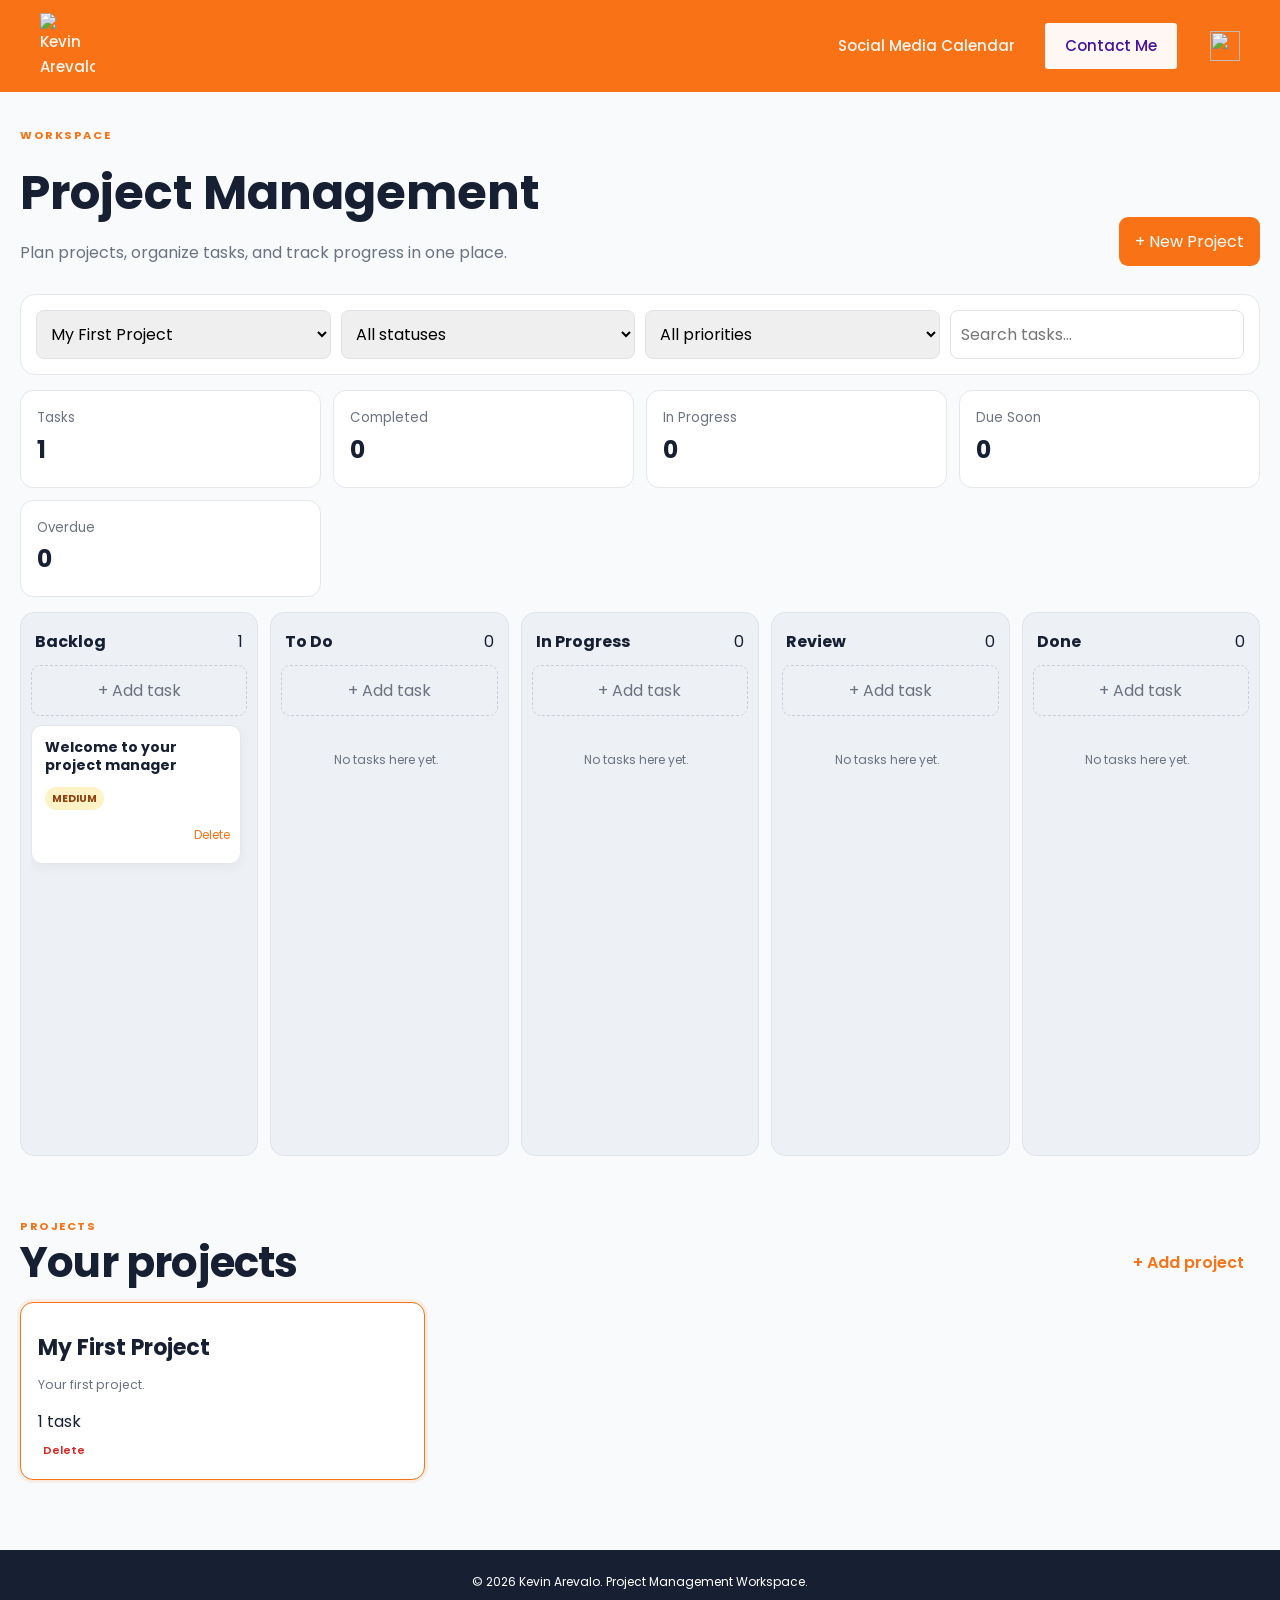
==== project-management.html @ 2b4c1199 "Add files via upload" ====
<!doctype html>
<html lang="en">

<head>
  <meta charset="utf-8">

  <meta
    name="viewport"
    content="width=device-width, initial-scale=1"
  >

  <title>Project Management | Kevin Arevalo</title>

  <!-- Google Fonts -->
  <link rel="preconnect" href="https://fonts.googleapis.com">
  <link
    rel="preconnect"
    href="https://fonts.gstatic.com"
    crossorigin

  >
  <link
    href="https://fonts.googleapis.com/css2?family=Poppins:wght@400;500;600;700&display=swap"
    rel="stylesheet"
  >

  <link rel="icon" type="image/png" href="assets/favicon-o.png">

  <!-- Main Website CSS -->
  <link rel="stylesheet" href="styles.css">

  <!-- Project Management CSS -->
  <link rel="stylesheet" href="project-management.css">
</head>


<body class="pm-page">

  <!-- =====================================================
       HEADER / NAVIGATION
       ===================================================== -->

  <header class="site-header">
    <div class="container">

  <nav class="nav" aria-label="Primary navigation">

    <a
      class="brand"
      href="index.html"
      aria-label="Kevin Arevalo"
    >
      <img
        src="assets/favicon-w.png"
        alt="Kevin Arevalo"
      >
    </a>
   <a href="social/social-media-calendar.html">Social Media Calendar</a>

        <a
          class="btn purple1"
          href="mailto:kevinarevalofreelanceph@gmail.com?subject=I%20would%20like%20to%20know%20more%20about%20your%20services&body=Hi%20Kevin%2C%0A%0AI%20am%20interested%20in%20your%20services.%20Can%20you%20please%20get%20back%20to%20me%2C%20and%20let%27s%20talk%20about%20it.%0A%0AThank%20you%21"
          target="_blank"
          rel="noopener noreferrer"
        >
          Contact Me
        </a>

    <div class="socials" aria-label="Social links">

      <a
        href="https://www.linkedin.com/in/kevin-arevalo-44ba21239/"
        target="_blank"
        rel="noopener noreferrer"
        aria-label="LinkedIn"
      >
        <img
          src="assets/LinkedIn_Icon.svg"
          alt=""
        >
      </a>

    </div>

    <button
      class="mobile-toggle"
      type="button"
      aria-label="Open menu"
      aria-expanded="false"
    >
      ☰
    </button>

  </nav>

</div>

  </header>


  <!-- =====================================================
       MAIN CONTENT
       ===================================================== -->

  <main class="pm-main">

    <div class="pm-wrap">


      <!-- =================================================
           PAGE HEADER
           ================================================= -->

      <section class="pm-head">

        <div>

          <span>WORKSPACE</span>

          <h1>
            Project Management
          </h1>

          <p>
            Plan projects, organize tasks, and track progress
            in one place.
          </p>

        </div>


        <!-- New Project Button -->

        <button
          id="newProject"
          type="button"
        >
          + New Project
        </button>

      </section>



      <!-- =================================================
           TOOLBAR
           ================================================= -->

      <section class="pm-toolbar">

        <!-- Project Selector -->

        <label for="projectSelect" class="sr-only">
          Select project
        </label>

        <select id="projectSelect">
        </select>


        <!-- Status Filter -->

        <label for="statusFilter" class="sr-only">
          Filter by status
        </label>

        <select id="statusFilter">

          <option value="all">
            All statuses
          </option>

          <option value="backlog">
            Backlog
          </option>

          <option value="todo">
            To Do
          </option>

          <option value="in-progress">
            In Progress
          </option>

          <option value="review">
            Review
          </option>

          <option value="done">
            Done
          </option>

        </select>


        <!-- Priority Filter -->

        <label for="priorityFilter" class="sr-only">
          Filter by priority
        </label>

        <select id="priorityFilter">

          <option value="all">
            All priorities
          </option>

          <option value="high">
            High
          </option>

          <option value="medium">
            Medium
          </option>

          <option value="low">
            Low
          </option>

        </select>


        <!-- Task Search -->

        <label for="search" class="sr-only">
          Search tasks
        </label>

        <input
          id="search"
          type="search"
          placeholder="Search tasks..."
          autocomplete="off"
        >

      </section>



      <!-- =================================================
           PROJECT STATISTICS
           ================================================= -->

      <section
        class="pm-stats"
        aria-label="Project statistics"
      >

        <!-- Total Tasks -->

        <div>

          <small>
            Tasks
          </small>

          <b id="statTasks">
            0
          </b>

        </div>


        <!-- Completed -->

        <div>

          <small>
            Completed
          </small>

          <b id="statCompleted">
            0%
          </b>

        </div>


        <!-- In Progress -->

        <div>

          <small>
            In Progress
          </small>

          <b id="statProgress">
            0
          </b>

        </div>


        <!-- Due Soon -->

        <div>

          <small>
            Due Soon
          </small>

          <b id="statDue">
            0
          </b>

        </div>



       <!-- Overdue -->

<div>

  <small>
    Overdue
  </small>

  <b id="statOverdue">
    0
  </b>

</div>

      </section>

      <!-- =================================================
           KANBAN BOARD
           ================================================= -->

      <section
        id="board"
        class="board"
        aria-label="Project task board"
      >
      </section>



      <!-- =================================================
           PROJECT LIST
           ================================================= -->

      <section class="projects">

        <div class="section-head">

          <div>

            <span>
              PROJECTS
            </span>

            <h2>
              Your projects
            </h2>

          </div>


          <!-- Add Project -->

          <button
            id="newProject2"
            type="button"
          >
            + Add project
          </button>

        </div>


        <!-- Project Cards -->

        <div
          id="projectCards"
          class="project-cards"
        >
        </div>

      </section>

    </div>

  </main>



  <!-- =====================================================
       FOOTER
       ===================================================== -->

  <footer class="pm-footer">

    ©
    <span id="year"></span>
    Kevin Arevalo.
    Project Management Workspace.

  </footer>



  <!-- =====================================================
       NEW / EDIT TASK DIALOG
       ===================================================== -->

  <dialog id="taskDialog">

    <form id="taskForm">

      <!-- Close Button -->

      <button
        type="button"
        class="close"
        data-close="taskDialog"
        aria-label="Close task dialog"
      >
        ×
      </button>


      <span>
        TASK
      </span>


      <h2 id="taskDialogTitle">
        Task
      </h2>


      <!-- Hidden Task Information -->

      <input
        type="hidden"
        id="taskId"
      >

      <input
        type="hidden"
        id="taskStatus"
      >


      <!-- Task Title -->

      <label for="taskTitle">

        Title

        <input
          id="taskTitle"
          type="text"
          required
          maxlength="140"
          placeholder="Enter task title"
        >

      </label>


      <!-- Task Description -->

      <label for="taskDescription">

        Description

        <textarea
          id="taskDescription"
          rows="4"
          placeholder="Add task details..."
        ></textarea>

      </label>


      <!-- Priority + Due Date -->

      <div class="form-grid">


        <!-- Priority -->

        <label for="taskPriority">

          Priority

          <select id="taskPriority">

            <option value="high">
              High
            </option>

            <option
              value="medium"
              selected
            >
              Medium
            </option>

            <option value="low">
              Low
            </option>

          </select>

        </label>


        <!-- Due Date -->

        <label for="taskDue">

          Due date

          <input
            id="taskDue"
            type="date"
          >

        </label>

      </div>


<!-- Labels -->

<label for="taskLabels">

  Labels

  <input
    id="taskLabels"
    type="text"
    placeholder="SEO, Client, Content"
  >

</label>


<!-- =================================================
     TASK ATTACHMENTS
     ================================================= -->

<section
  class="task-attachments"
  aria-labelledby="taskAttachmentsTitle"
>

  <div class="task-attachments-head">

    <div>

      <strong id="taskAttachmentsTitle">
        Attachments
      </strong>

      <small>
        Add images and documents to this task.
      </small>

    </div>


    <label
      for="taskFiles"
      class="attach-files-button"
    >
      + Attach files
    </label>

    <input
      id="taskFiles"
      type="file"
      multiple
      hidden
      accept="image/*,.pdf,.doc,.docx,.xls,.xlsx,.ppt,.pptx,.txt,.csv"
    >

  </div>


  <div
    id="taskAttachmentsList"
    class="task-attachments-list"
  >

    <p class="no-attachments">
      No attachments yet.
    </p>

  </div>

</section>


      <!-- Dialog Buttons -->

      <div class="dialog-actions">

        <button
          type="button"
          data-close="taskDialog"
        >
          Cancel
        </button>


        <button
          type="submit"
          class="primary"
        >
          Save task
        </button>

      </div>

    </form>

  </dialog>



  <!-- =====================================================
       NEW PROJECT DIALOG
       ===================================================== -->

  <dialog id="projectDialog">

    <form id="projectForm">

      <!-- Close Button -->

      <button
        type="button"
        class="close"
        data-close="projectDialog"
        aria-label="Close project dialog"
      >
        ×
      </button>


      <span>
        PROJECT
      </span>


      <h2>
        New project
      </h2>


      <!-- Project Name -->

      <label for="projectName">

        Project name

        <input
          id="projectName"
          type="text"
          required
          maxlength="100"
          placeholder="Enter project name"
        >

      </label>


      <!-- Project Description -->

      <label for="projectDescription">

        Description

        <textarea
          id="projectDescription"
          rows="4"
          placeholder="What is this project about?"
        ></textarea>

      </label>


      <!-- Dialog Buttons -->

      <div class="dialog-actions">

        <button
          type="button"
          data-close="projectDialog"
        >
          Cancel
        </button>


        <button
          type="submit"
          class="primary"
        >
          Create project
        </button>

      </div>

    </form>

  </dialog>



  <!-- =====================================================
       JAVASCRIPT
       ===================================================== -->

  <script src="project-management.js"></script>

</body>

</html>
---- styles.css ----
/* =========================================================
   1. FONTS
   ========================================================= */

@import url("https://fonts.googleapis.com/css2?family=Poppins:wght@400;500;600;700&display=swap");


/* =========================================================
   2. GLOBAL VARIABLES
   ========================================================= */

:root {
  --orange: #f97316;
  --orange-dark: #ea580c;

  --navy: #172033;

  --soft: #f8fafc;
  --lav: #f2f0fe;

  --purple: #5200d9;
  --purple2: #c10fff;

  --yellow: #ffcd57;

  --white: #ffffff;
  --muted: #6b7280;

  --max: 1200px;
}


/* =========================================================
   3. GLOBAL / RESET STYLES
   ========================================================= */

* {
  box-sizing: border-box;
}

html {
  scroll-behavior: smooth;
}

body {
  margin: 0;
  font-family: Poppins, Arial, sans-serif;
  color: var(--navy);
  background: var(--white);
  line-height: 1.7;
}

img {
  max-width: 100%;
  display: block;
}

a {
  color: inherit;
}


/* =========================================================
   4. CONTAINER
   ========================================================= */

.container {
  width: min(var(--max), calc(100% - 48px));
  margin: auto;
}


/* =========================================================
   5. HEADER / NAVIGATION
   ========================================================= */

.site-header {
  position: fixed;
  top: 0;
  left: 0;
  right: 0;
  z-index: 1000;
  color: var(--white);
  background: var(--orange);
}

.nav {
  height: 92px;
  display: flex;
  align-items: center;
  justify-content: flex-end;
  gap: 30px;
}

.nav a {
  text-decoration: none;
  font-weight: 500;
  font-size: 15px;
  opacity: 0.95;
}

.nav a:hover {
  opacity: 1;
  text-decoration: underline;
  text-underline-offset: 5px;
}


/* =========================================================
   6. BRAND / LOGO
   ========================================================= */

.brand {
  display: flex;
  align-items: center;
  margin-right: auto;
  text-decoration: none;
}

.brand img {
  width: 55px;
  height: auto;
  display: block;
  object-fit: contain;
}


/* =========================================================
   7. PROJECTS DROPDOWN
   ========================================================= */

.nav-dropdown {
  position: relative;
}

.nav-dropdown-toggle {
  display: block;
}


/* Dropdown box */

.dropdown-menu {
  position: absolute;
  top: 100%;
  left: 50%;
  transform: translateX(-50%);

  width: 210px;
  padding: 8px 0;

  background: var(--white);
  border-radius: 6px;

  box-shadow: 0 10px 30px rgba(0, 0, 0, 0.15);

  opacity: 0;
  visibility: hidden;
  pointer-events: none;

  transition:
    opacity 0.25s ease,
    visibility 0.25s ease;
}


/* Dropdown links */

.dropdown-menu a {
  display: block;
  padding: 11px 18px;

  color: var(--navy);
  font-size: 14px;
  font-weight: 500;

  text-decoration: none;
  opacity: 1;
}


/* Dropdown link hover */

.dropdown-menu a:hover {
  background: var(--soft);
  color: var(--orange);
  text-decoration: none;
}


/* Show dropdown */

.nav-dropdown:hover .dropdown-menu {
  opacity: 1;
  visibility: visible;
  pointer-events: auto;
}


/* =========================================================
   8. KEYBOARD FOCUS
   ========================================================= */

.nav a:focus-visible,
.mobile-toggle:focus-visible {
  outline: 2px solid var(--white);
  outline-offset: 3px;
}

.dropdown-menu a:focus-visible {
  outline: 2px solid var(--orange);
  outline-offset: -2px;
}


/* =========================================================
   9. SOCIAL MEDIA ICONS
   ========================================================= */

.socials {
  display: flex;
  gap: 15px;
  margin-left: 3px;
}

.socials img {
  width: 30px;
  height: 30px;
  display: block;
  object-fit: contain;
}


/* =========================================================
   10. HERO SECTION
   ========================================================= */

.hero {
  min-height: 650px;
  background: linear-gradient(
    135deg,
    var(--orange),
    var(--orange-dark)
  );
  color: var(--white);
  display: flex;
  align-items: center;
}

.hero-grid {
  display: grid;
  grid-template-columns: 1fr 1fr;
  align-items: center;
  gap: 40px;
  padding: 110px 0 55px;
}

.hero h1 {
  font-size: 54px;
  line-height: 1.1;
  margin: 0 0 20px;
  letter-spacing: -1.5px;
}

.hero p {
  font-size: 16px;
  max-width: 530px;
  margin: 0 0 26px;
}


/* =========================================================
   11. BUTTONS
   ========================================================= */

.btn {
  display: inline-flex;
  align-items: center;
  justify-content: center;

  text-decoration: none;

  background: #fed7aa;
  color: #172033;

  border-radius: 3px;
  padding: 10px 20px;

  font-weight: 700;

  transition: 0.2s;
}

.btn:hover {
  transform: translateY(-2px);
  filter: brightness(0.97);

}

.btn.purple1 {
  background: var(--white);
  color: #3d0ca9;
}


/* =========================================================
   12. HERO IMAGE / ART
   ========================================================= */

.hero-art {
  width: min(100%, 590px);
  margin-left: auto;
}


/* =========================================================
   13. OFFER / FEATURES SECTION
   ========================================================= */

.offer {
  background: var(--soft);
  padding: 48px 0 10px;
}

.offer-grid {
  display: grid;
  grid-template-columns: repeat(4, 1fr);
  gap: 40px;
}

.offer-card {
  padding: 18px 0 24px;
}

.offer-card p {
  margin: 0;
  color: var(--muted);
  font-size: 15px;
}


/* =========================================================
   14. GENERAL SECTION STYLES
   ========================================================= */

.section {
  padding: 120px 0;
}

section {
  scroll-margin-top: 92px;
}

h2 {
  font-size: 42px;
  line-height: 1.15;
  letter-spacing: -0.8px;
  margin: 0 0 35px;
}

h3 {
  font-size: 22px;
  line-height: 1.25;
  margin: 14px 0 8px;
}


/* =========================================================
   15. SCREEN READER ONLY
   ========================================================= */

.sr-only {
  position: absolute;
  width: 1px;
  height: 1px;
  padding: 0;
  margin: -1px;
  overflow: hidden;
  clip: rect(0, 0, 0, 0);
  white-space: nowrap;
  border: 0;
}


/* =========================================================
   16. ICONS
   ========================================================= */

.icon {
  width: 48px;
  height: 48px;
  margin-bottom: 14px;
  object-fit: contain;
}


/* =========================================================
   17. SERVICES SECTION
   ========================================================= */

.services-grid {
  display: grid;
  grid-template-columns: repeat(3, 1fr);
  gap: 30px;
  margin-top: 50px;
}

.service-card img {
  display: block;
  width: 77px;
  height: 77px;
  margin: 0 auto 20px;
  object-fit: contain;
}

.service-card p {
  margin: 0;
  color: var(--muted);
  font-size: 15px;
}


/* =========================================================
   18. ABOUT SECTION
   ========================================================= */

.about {
  background: var(--soft);
}

.about-grid {
  display: grid;
  grid-template-columns: 1fr 1fr;
  gap: 80px;
  align-items: center;
}

.about-copy p {
  color: var(--muted);
}

.about-img {
  width: 100%;
  border-radius: 3px;
}


/* =========================================================
   19. MY OBJECTIVE
   ========================================================= */

.objective {
  background: var(--lav);
  text-align: center;
  padding: 85px 0;
}

.objective .container {
  max-width: 800px;
}

.avatar {
  width: 64px;
  height: 64px;
  margin: 0 auto 28px;
  object-fit: contain;
}

.quote {
  font-size: 22px;
  line-height: 1.6;
  color: var(--navy);
  margin: 0 0 20px;
}

.kevin {
  font-weight: 700;
}


/* =========================================================
   20. WHY CHOOSE ME SECTION
   ========================================================= */

.why-grid {
  display: grid;
  grid-template-columns: repeat(3, 1fr);
  gap: 70px;
  margin-top: 60px;
}

.why-card .icon {
  margin-bottom: 12px;
}

.why-card p {
  margin: 0;
  color: var(--muted);
  font-size: 15px;
}


/* =========================================================
   21. CONTACT SECTION
   ========================================================= */

.contact {
  background: linear-gradient(
    35deg,
    #060097 0%,
    #8204ff 64%,
    var(--purple2) 98%
  );

  color: var(--white);
  text-align: center;
  padding: 104px 0;
}

.contact h2 {
  color: var(--white);
  max-width: 760px;
  margin: 0 auto 5px;
}

.contact p {
  margin: 0 0 26px;
}


/* =========================================================
   22. FOOTER
   ========================================================= */

.footer {
  padding: 30px 0;
  background: #101827;
  color: #cbd5e1;
  text-align: center;
  font-size: 14px;
}


/* =========================================================
   23. MOBILE MENU BUTTON
   ========================================================= */

.mobile-toggle {
  display: none;

  background: none;
  border: 0;

  color: var(--white);
  font-size: 28px;

  cursor: pointer;
}


/* =========================================================
   24. TABLET RESPONSIVE DESIGN
   ========================================================= */

@media (max-width: 900px) {

  .nav {
    gap: 18px;
  }

  .nav a {
    font-size: 13px;
  }

  .hero-grid,
  .about-grid {
    grid-template-columns: 1fr;
  }

  .hero {
    min-height: auto;
  }

  .hero-grid {
    padding-top: 125px;
  }

  .hero h1 {
    font-size: 45px;
  }

  .hero-art {
    margin: 0 auto;
  }

  .offer-grid {
    grid-template-columns: repeat(2, 1fr);
  }

  .services-grid {
    grid-template-columns: 1fr 1fr;
  }

  .why-grid {
    grid-template-columns: 1fr 1fr;
  }
}


/* =========================================================
   25. MOBILE RESPONSIVE DESIGN
   ========================================================= */

@media (max-width: 650px) {

  .container {
    width: min(var(--max), calc(100% - 32px));
  }

  .site-header {
    position: fixed;
  }

  .nav {
    height: 75px;
    gap: 10px;
  }

  .nav a {
    display: none;
  }

  .socials {
    display: none;
  }

  .mobile-toggle {
    display: block;
  }

  .nav.open {
    background: rgba(23, 32, 51, 0.96);
    height: auto;
    padding: 18px;
    align-items: flex-start;
    flex-direction: column;
  }

  .nav.open a {
    display: block;
  }

  .nav.open .mobile-toggle {
    position: absolute;
    right: 16px;
    top: 14px;
  }

  .hero-grid {
    padding: 105px 0 50px;
  }

  .hero h1 {
    font-size: 38px;
  }

  h2 {
    font-size: 34px;
  }

  .offer-grid,
  .services-grid,
  .why-grid {
    grid-template-columns: 1fr;
  }

  .section {
    padding: 80px 0;
  }

  .about-grid {
    gap: 35px;
  }

  .contact h2 {
    font-size: 32px;
  }

  section {
    scroll-margin-top: 75px;
  }
}


/* =========================================================
   CERTIFICATES SECTION
   ========================================================= */

.certificates-section {
  padding: 110px 0;
  background: var(--soft);
}


/* SECTION HEADING */

.certificates-section .section-heading {
  max-width: 760px;
  margin: 0 auto 55px;
  text-align: center;
}

.certificates-section .section-label {
  margin-bottom: 14px;

  color: var(--orange);

  font-size: 13px;
  font-weight: 700;

  letter-spacing: 1.5px;
  text-transform: uppercase;
}

.certificates-section .section-heading h2 {
  margin-bottom: 18px;
}

.certificates-section .section-heading p {
  margin: 0;

  color: var(--muted);

  font-size: 16px;
  line-height: 1.7;
}


/* CERTIFICATE GRID */

.certificates-grid {
  display: grid;

  grid-template-columns: repeat(3, 1fr);

  gap: 30px;
}


/* CERTIFICATE CARD */

.certificate-card {
  overflow: hidden;

  background: var(--white);

  border: 1px solid #e5e7eb;
  border-radius: 8px;

  transition:
    transform 0.2s ease,
    box-shadow 0.2s ease;
}

.certificate-card:hover {
  transform: translateY(-5px);

  box-shadow:
    0 15px 35px rgba(23, 32, 51, 0.10);
}


/* CERTIFICATE IMAGE */

.certificate-image {
  width: 100%;
  height: 350px;

  display: flex;
  align-items: center;
  justify-content: center;

  background: #f8fafc;

  border-bottom: 1px solid #e5e7eb;
  overflow: hidden;
}

.certificate-image img {
  display: block;

  width: 100%;
  height: 100%;

  object-fit: contain;
}


/* CERTIFICATE CONTENT */

.certificate-content {
  padding: 26px;
}

.certificate-content h3 {
  margin: 0 0 12px;

  font-size: 20px;
  line-height: 1.4;
}

.certificate-content p {
  margin: 0;

  color: var(--muted);

  font-size: 14px;
  line-height: 1.7;
}


/* =========================================================
   CERTIFICATES TABLET
   ========================================================= */

@media (max-width: 900px) {

  .certificates-grid {
    grid-template-columns: 1fr 1fr;
  }

}


/* =========================================================
   CERTIFICATES MOBILE
   ========================================================= */

@media (max-width: 650px) {

  .certificates-section {
    padding: 75px 0;
  }

  .certificates-section .section-heading {
    margin-bottom: 40px;
  }

  .certificates-grid {
    grid-template-columns: 1fr;
  }

  .certificate-content {
    padding: 24px;
  }

}

/* =========================================================
   BLOG PAGE
   ========================================================= */


/* ---------------------------------------------------------
   BLOG HERO
   --------------------------------------------------------- */

.blog-hero {
  padding: 170px 0 90px;

  background: linear-gradient(
    135deg,
    var(--orange),
    var(--orange-dark)
  );

  color: var(--white);
  text-align: center;
}

.blog-hero .container {
  max-width: 850px;
}

.blog-label {
  margin: 0 0 14px;

  font-size: 13px;
  font-weight: 700;

  letter-spacing: 1.5px;
  text-transform: uppercase;

  color: #fed7aa;
}

.blog-hero h1 {
  margin: 0 0 20px;

  font-size: 52px;
  line-height: 1.15;
  letter-spacing: -1px;
}

.blog-intro {
  max-width: 720px;

  margin: 0 auto;

  font-size: 17px;
  line-height: 1.8;
}


/* ---------------------------------------------------------
   BLOG SECTION
   --------------------------------------------------------- */

.blog-section {
  padding: 110px 0;
  background: var(--white);
}

.blog-section-heading {
  max-width: 760px;
  margin: 0 auto 55px;

  text-align: center;
}

.blog-section-heading h2 {
  margin-bottom: 15px;
}

.blog-section-heading p {
  margin: 0;

  color: var(--muted);
  font-size: 16px;
}


/* ---------------------------------------------------------
   BLOG GRID
   --------------------------------------------------------- */

.blog-grid {
  display: grid;

  grid-template-columns: repeat(3, 1fr);

  gap: 30px;
}


/* ---------------------------------------------------------
   BLOG CARD
   --------------------------------------------------------- */

.blog-card {
  overflow: hidden;

  background: var(--white);

  border: 1px solid #e5e7eb;
  border-radius: 8px;

  transition:
    transform 0.2s ease,
    box-shadow 0.2s ease;
}

.blog-card:hover {
  transform: translateY(-5px);

  box-shadow:
    0 15px 35px rgba(23, 32, 51, 0.10);
}


/* ---------------------------------------------------------
   BLOG IMAGE
   --------------------------------------------------------- */

.blog-image {
  display: block;

  width: 100%;
  height: 220px;

  overflow: hidden;

  background: var(--soft);
}

.blog-image img {
  width: 100%;
  height: 100%;

  object-fit: cover;

  transition: transform 0.3s ease;
}

.blog-card:hover .blog-image img {
  transform: scale(1.03);
}


/* ---------------------------------------------------------
   BLOG CONTENT
   --------------------------------------------------------- */

.blog-content {
  padding: 26px;
}

.blog-category {
  margin: 0 0 10px;

  color: var(--orange);

  font-size: 12px;
  font-weight: 700;

  letter-spacing: 1px;
  text-transform: uppercase;
}

.blog-content h3 {
  margin: 0 0 14px;

  font-size: 21px;
  line-height: 1.4;
}

.blog-content h3 a {
  color: var(--navy);

  text-decoration: none;
}

.blog-content h3 a:hover {
  color: var(--orange);
}

.blog-excerpt {
  margin: 0 0 22px;

  color: var(--muted);

  font-size: 14px;
  line-height: 1.7;
}


/* ---------------------------------------------------------
   BLOG META
   --------------------------------------------------------- */

.blog-meta {
  display: flex;

  align-items: center;
  justify-content: space-between;

  gap: 15px;

  padding-top: 18px;

  border-top: 1px solid #e5e7eb;

  color: var(--muted);

  font-size: 12px;
}

.blog-read-more {
  color: var(--orange);

  font-weight: 700;

  text-decoration: none;

  white-space: nowrap;
}

.blog-read-more:hover {
  color: var(--orange-dark);
  text-decoration: underline;
  text-underline-offset: 4px;
}


/* ---------------------------------------------------------
   BLOG CTA
   --------------------------------------------------------- */

.blog-cta {
  padding: 100px 0;

  background: linear-gradient(
    35deg,
    #060097 0%,
    #8204ff 64%,
    var(--purple2) 98%
  );

  color: var(--white);

  text-align: center;
}

.blog-cta h2 {
  max-width: 760px;

  margin: 0 auto 8px;

  color: var(--white);
}

.blog-cta p {
  margin: 0 auto 26px;

  max-width: 650px;
}


/* ---------------------------------------------------------
   BLOG TABLET
   --------------------------------------------------------- */

@media (max-width: 900px) {

  .blog-grid {
    grid-template-columns: 1fr 1fr;
  }

  .blog-hero h1 {
    font-size: 45px;
  }

}


/* ---------------------------------------------------------
   BLOG MOBILE
   --------------------------------------------------------- */

@media (max-width: 650px) {

  .blog-hero {
    padding: 125px 0 70px;
  }

  .blog-hero h1 {
    font-size: 36px;
  }

  .blog-intro {
    font-size: 15px;
  }

  .blog-section {
    padding: 75px 0;
  }

  .blog-grid {
    grid-template-columns: 1fr;
  }

  .blog-image {
    height: 210px;
  }

  .blog-content {
    padding: 24px;
  }

  .blog-cta {
    padding: 75px 0;
  }

  .blog-cta h2 {
    font-size: 32px;
  }

}

/* =========================================================
   BLOG ARTICLE
   ========================================================= */

.article-header {
  background: linear-gradient(
    135deg,
    var(--orange),
    var(--orange-dark)
  );

  color: var(--white);

  text-align: center;

  padding: 155px 0 75px;
}


.article-header .container {
  max-width: 900px;
}


.article-category {
  margin: 0 0 15px;

  font-size: 13px;
  font-weight: 700;

  letter-spacing: 1.5px;

  text-transform: uppercase;

  opacity: 0.9;
}


.article-header h1 {
  margin: 0 auto 18px;

  font-size: 48px;
  line-height: 1.2;

  letter-spacing: -1px;
}


.article-meta {
  margin: 0;

  font-size: 14px;

  opacity: 0.9;
}


/* =========================================================
   ARTICLE CONTENT AREA
   ========================================================= */

.article-page {
  background: var(--white);

  padding: 80px 0 100px;
}


.article-container {
  max-width: 850px;
}


/* =========================================================
   ARTICLE INTRO
   ========================================================= */

.article-intro {
  margin-bottom: 45px;

  padding-bottom: 35px;

  border-bottom: 1px solid #e5e7eb;
}


.article-intro p {
  margin: 0;

  font-size: 20px;
  line-height: 1.8;

  color: var(--navy);
}


/* =========================================================
   ARTICLE BODY
   ========================================================= */

.article-content {
  color: var(--navy);

  font-size: 16px;
}


.article-content h2 {
  margin: 50px 0 18px;

  font-size: 32px;
  line-height: 1.25;
}


.article-content h2:first-child {
  margin-top: 0;
}


.article-content h3 {
  margin: 32px 0 12px;

  font-size: 22px;
}


.article-content p {
  margin: 0 0 22px;

  color: #374151;

  line-height: 1.8;
}


.article-content ul,
.article-content ol {
  margin: 0 0 28px;

  padding-left: 25px;

  color: #374151;
}


.article-content li {
  margin-bottom: 10px;

  line-height: 1.7;
}


.article-content a {
  color: var(--orange);

  font-weight: 600;
}


.article-content a:hover {
  color: var(--orange-dark);
}


/* =========================================================
   FEATURED IMAGE
   ========================================================= */

.article-featured-image {
  margin-top: -50px;
  margin-bottom: 30px;

  border-radius: 8px;

  overflow: hidden;

  background: var(--soft);
}


.article-featured-image img {
  width: 100%;
  height: auto;

  display: block;
}


/* =========================================================
   ARTICLE CTA
   ========================================================= */

.article-cta {
  margin-top: 65px;

  padding: 45px;

  background: var(--lav);

  border-radius: 8px;

  text-align: center;
}


.article-cta h2 {
  margin: 0 0 12px;

  font-size: 30px;
}


.article-cta p {
  max-width: 650px;

  margin: 0 auto 25px;

  color: var(--muted);
}


/* =========================================================
   BACK TO BLOG
   ========================================================= */

.article-back {
  margin-top: 40px;

  text-align: center;
}


.article-back a {
  color: var(--orange);

  font-weight: 600;

  text-decoration: none;
}


.article-back a:hover {
  text-decoration: underline;

  text-underline-offset: 4px;
}


/* =========================================================
   ARTICLE TABLET
   ========================================================= */

@media (max-width: 900px) {

  .article-header {
    padding: 135px 0 65px;
  }

  .article-header h1 {
    font-size: 42px;
  }

  .article-page {
    padding: 65px 0 80px;
  }

}


/* =========================================================
   ARTICLE MOBILE
   ========================================================= */

@media (max-width: 650px) {

  .article-header {
    padding: 115px 0 55px;
  }

  .article-header h1 {
    font-size: 34px;

    letter-spacing: -0.5px;
  }

  .article-page {
    padding: 55px 0 70px;
  }

  .article-intro p {
    font-size: 18px;
  }

  .article-content {
    font-size: 15px;
  }

  .article-content h2 {
    font-size: 27px;

    margin-top: 40px;
  }

  .article-content h3 {
    font-size: 20px;
  }

  .article-cta {
    padding: 32px 22px;
  }

  .article-cta h2 {
    font-size: 26px;
  }

}

/* =========================================================
   ARTICLE BLOCKQUOTE
   ========================================================= */

.article-content blockquote {
  margin: 30px 0;
  padding: 20px 25px;

  border-left: 4px solid var(--orange);

  background: var(--soft);

  color: var(--navy);

  font-size: 17px;
  line-height: 1.8;
  font-style: italic;
}

/* =========================================================
   VIRTUAL ASSISTANT LANDING PAGE
========================================================= */


/* ---------------------------------------------------------
   HERO
--------------------------------------------------------- */

.va-hero {
  background:
    linear-gradient(
      135deg,
      var(--orange),
      var(--orange-dark)
    );
  color: var(--white);
  padding: 175px 0 110px;
}

.va-hero-content {
  max-width: 850px;
}

.va-eyebrow {
  margin: 0 0 15px;
  font-size: 13px;
  font-weight: 700;
  letter-spacing: 1.6px;
  text-transform: uppercase;
}

.va-hero h1 {
  max-width: 850px;
  margin: 0 0 25px;
  font-size: 58px;
  line-height: 1.12;
  letter-spacing: -1.5px;
}

.va-hero-text {
  max-width: 760px;
  margin: 0 0 20px;
  font-size: 20px;
  line-height: 1.75;
}

.va-hero-highlight {
  margin: 0 0 32px;
  font-size: 19px;
  font-weight: 600;
}

.va-hero .btn,
.va-cta .btn {
  display: inline-block;
  padding: 14px 25px;
  background: var(--white);
  color: var(--orange-dark);
  border-radius: 5px;
  font-size: 13px;
  font-weight: 700;
  letter-spacing: .5px;
  text-decoration: none;
  transition: .2s ease;
}

.va-hero .btn:hover,
.va-cta .btn:hover {
  transform: translateY(-2px);
  background: #fff7ed;
}


/* ---------------------------------------------------------
   SHARED SECTION HEADING
--------------------------------------------------------- */

.va-section-heading {
  max-width: 800px;
  margin-bottom: 45px;
}

.va-section-heading h2 {
  margin: 0 0 18px;
  font-size: 42px;
  line-height: 1.2;
  letter-spacing: -.8px;
}

.va-section-heading > p:last-child {
  margin: 0;
  color: var(--muted);
  font-size: 17px;
  line-height: 1.75;
}


/* ---------------------------------------------------------
   INTRO
--------------------------------------------------------- */

.va-intro {
  padding: 90px 0;
  background: var(--white);
}

.va-intro-grid {
  display: grid;
  grid-template-columns: repeat(2, 1fr);
  gap: 55px;
  max-width: 950px;
}

.va-intro-grid p {
  margin: 0 0 20px;
  color: #374151;
  font-size: 17px;
  line-height: 1.8;
}

.va-intro-callout {
  max-width: 950px;
  margin-top: 35px;
  padding: 28px 32px;
  background: var(--lav);
  border-left: 4px solid var(--orange);
  border-radius: 5px;
}

.va-intro-callout p {
  margin: 0;
  color: var(--navy);
  font-size: 18px;
  line-height: 1.75;
}


/* ---------------------------------------------------------
   SERVICES
--------------------------------------------------------- */

.va-services {
  padding: 95px 0 105px;
  background: var(--soft);
}

.va-service-grid {
  display: grid;
  grid-template-columns: repeat(2, 1fr);
  gap: 25px;
}

.va-service-card {
  padding: 32px;
  background: var(--white);
  border: 1px solid #e5e7eb;
  border-radius: 8px;
  transition: transform .2s ease, box-shadow .2s ease;
}

.va-service-card:hover {
  transform: translateY(-3px);
  box-shadow: 0 10px 30px rgba(23, 32, 51, .07);
}

.va-service-number {
  display: inline-block;
  margin-bottom: 14px;
  color: var(--orange);
  font-size: 13px;
  font-weight: 700;
  letter-spacing: 1px;
}

.va-service-card h3 {
  margin: 0 0 12px;
  color: var(--navy);
  font-size: 24px;
  line-height: 1.3;
}

.va-service-card > p {
  margin: 0 0 20px;
  color: #4b5563;
  line-height: 1.7;
}

.va-service-card ul {
  margin: 0 0 22px;
  padding-left: 20px;
  color: #374151;
}

.va-service-card li {
  margin-bottom: 8px;
  line-height: 1.55;
}

.va-best-for,
.va-tools,
.va-service-note {
  padding-top: 18px;
  border-top: 1px solid #e5e7eb;
  font-size: 14px;
}

.va-service-note {
  color: var(--navy) !important;
}


/* ---------------------------------------------------------
   VALUE / EXPERIENCE
--------------------------------------------------------- */

.va-value {
  padding: 95px 0;
  background: var(--white);
}

.va-value-grid {
  display: grid;
  grid-template-columns: repeat(4, 1fr);
  gap: 22px;
}

.va-value-card {
  padding: 28px 24px;
  background: var(--soft);
  border-radius: 7px;
}

.va-value-card h3 {
  margin: 0 0 12px;
  color: var(--navy);
  font-size: 20px;
  line-height: 1.3;
}

.va-value-card p {
  margin: 0;
  color: #4b5563;
  font-size: 15px;
  line-height: 1.7;
}


/* ---------------------------------------------------------
   TOOLS
--------------------------------------------------------- */

.va-tools-section {
  padding: 95px 0;
  background: var(--lav);
}

.va-tools-grid {
  display: grid;
  grid-template-columns: repeat(2, 1fr);
  gap: 18px;
}

.va-tool-group {
  padding: 25px 28px;
  background: var(--white);
  border-radius: 7px;
}

.va-tool-group h3 {
  margin: 0 0 8px;
  color: var(--navy);
  font-size: 18px;
}

.va-tool-group p {
  margin: 0;
  color: #4b5563;
  font-size: 15px;
  line-height: 1.7;
}


/* ---------------------------------------------------------
   SUPPORT OPTIONS
--------------------------------------------------------- */

.va-support {
  padding: 95px 0;
  background: var(--white);
}

.va-support-grid {
  display: grid;
  grid-template-columns: repeat(3, 1fr);
  gap: 25px;
}

.va-support-card {
  padding: 32px;
  border: 1px solid #e5e7eb;
  border-radius: 8px;
}

.va-support-number {
  display: inline-block;
  margin-bottom: 15px;
  color: var(--orange);
  font-size: 13px;
  font-weight: 700;
  letter-spacing: 1px;
}

.va-support-card h3 {
  margin: 0 0 14px;
  color: var(--navy);
  font-size: 22px;
}

.va-support-card p {
  margin: 0 0 18px;
  color: #4b5563;
  line-height: 1.7;
}

.va-support-card strong {
  color: var(--navy);
  font-size: 15px;
  line-height: 1.6;
}


/* ---------------------------------------------------------
   FINAL CTA
--------------------------------------------------------- */

.va-cta {
  padding: 100px 0;
  background:
    linear-gradient(
      135deg,
      var(--orange),
      var(--orange-dark)
    );
  color: var(--white);
  text-align: center;
}

.va-cta-content {
  max-width: 760px;
  margin: 0 auto;
}

.va-cta .va-eyebrow {
  opacity: .9;
}

.va-cta h2 {
  margin: 0 0 25px;
  font-size: 44px;
  line-height: 1.2;
  letter-spacing: -.8px;
}

.va-cta p {
  max-width: 700px;
  margin: 0 auto 14px;
  font-size: 17px;
  line-height: 1.75;
}

.va-cta-question {
  margin-top: 28px !important;
  margin-bottom: 28px !important;
  font-weight: 600;
}


/* ---------------------------------------------------------
   SIGNATURE
--------------------------------------------------------- */

.va-signature {
  padding: 65px 0;
  background: var(--navy);
  color: var(--white);
  text-align: center;
}

.va-signature h2 {
  margin: 0 0 8px;
  font-size: 28px;
}

.va-signature-title {
  margin: 0 0 15px;
  font-size: 16px;
  font-weight: 600;
}

.va-signature p:last-child {
  max-width: 800px;
  margin: 0 auto;
  color: #d1d5db;
  font-size: 14px;
  line-height: 1.7;
}


/* ---------------------------------------------------------
   TABLET
--------------------------------------------------------- */

@media (max-width: 900px) {

  .va-hero {
    padding: 145px 0 90px;
  }

  .va-hero h1 {
    font-size: 46px;
  }

  .va-section-heading h2 {
    font-size: 36px;
  }

  .va-service-grid {
    grid-template-columns: 1fr;
  }

  .va-value-grid {
    grid-template-columns: repeat(2, 1fr);
  }

  .va-support-grid {
    grid-template-columns: 1fr;
  }

}


/* ---------------------------------------------------------
   MOBILE
--------------------------------------------------------- */

@media (max-width: 650px) {

  .va-hero {
    padding: 120px 0 70px;
  }

  .va-hero h1 {
    font-size: 35px;
    letter-spacing: -.5px;
  }

  .va-hero-text {
    font-size: 17px;
  }

  .va-hero-highlight {
    font-size: 17px;
  }

  .va-intro,
  .va-services,
  .va-value,
  .va-tools-section,
  .va-support {
    padding: 65px 0;
  }

  .va-section-heading {
    margin-bottom: 32px;
  }

  .va-section-heading h2 {
    font-size: 30px;
  }

  .va-intro-grid {
    grid-template-columns: 1fr;
    gap: 10px;
  }

  .va-intro-callout {
    padding: 22px;
  }

  .va-service-card {
    padding: 25px;
  }

  .va-service-card h3 {
    font-size: 21px;
  }

  .va-value-grid {
    grid-template-columns: 1fr;
  }

  .va-tools-grid {
    grid-template-columns: 1fr;
  }

  .va-support-card {
    padding: 25px;
  }

  .va-cta {
    padding: 75px 0;
  }

  .va-cta h2 {
    font-size: 32px;
  }

  .va-cta p {
    font-size: 16px;
  }

  .va-signature {
    padding: 50px 0;
  }

}

/* =========================================================
   PURPLE BUTTON
   Used for the Virtual Assistant services CTA
========================================================= */

.btn.purple {
  display: inline-block;
  padding: 10px 15px;
  background: var(--orange);
  color: var(--white);
  border-radius: 5px;
  font-size: 15px;
  font-weight: 700;
  letter-spacing: .5px;
  text-decoration: none;
  cursor: pointer;
  transition: background .2s ease, border-color .2s ease, transform .2s ease;
}

.btn.purple:hover {
  background: var(--purple2);
  border-color: var(--purple2);
  color: var(--white);
  transform: translateY(-2px);
}
---- project-management.css ----
/* =========================================================
   PROJECT MANAGEMENT
   Main Variables & Global Styles
   ========================================================= */

:root {
  --pm-orange: #f97316;
  --pm-navy: #172033;
  --pm-muted: #6b7280;
  --pm-bg: #f8fafc;
}

* {
  box-sizing: border-box;
}

.pm-page {
  margin: 0;
  background: var(--pm-bg);
  font-family: Poppins, Arial, sans-serif;
  color: var(--pm-navy);
}


/* =========================================================
   HEADER & NAVIGATION
   ========================================================= */

.pm-header {
  position: fixed;
  inset: 0 0 auto;
  background: var(--pm-orange);
  z-index: 10;
}

.pm-nav {
  max-width: 1200px;
  height: 78px;
  margin: auto;
  padding: 0 20px;

  display: flex;
  align-items: center;
  justify-content: space-between;
}

.pm-brand {
  display: flex;
  align-items: center;
  gap: 10px;

  color: #fff;
  text-decoration: none;
  font-weight: 600;
}

.pm-brand img {
  width: 34px;
  height: 34px;
  object-fit: contain;
}

.pm-nav nav {
  display: flex;
  gap: 22px;
}

.pm-nav nav a {
  color: #fff;
  text-decoration: none;
  font-size: 0.85rem;
}


/* =========================================================
   MAIN CONTENT
   ========================================================= */

.pm-main {
  padding: 120px 20px 70px;
}

.pm-wrap {
  max-width: 1400px;
  margin: auto;
}

.pm-head {
  display: flex;
  justify-content: space-between;
  gap: 20px;
  align-items: end;
}

.pm-head span,
.section-head span,
dialog > form > span {
  font-size: 0.7rem;
  letter-spacing: 0.14em;
  font-weight: 700;
  color: var(--pm-orange);
}

h1 {
  font-size: clamp(2rem, 4vw, 3rem);
  margin: 5px 0;
}

h2 {
  margin: 0;
}

.pm-head p {
  color: var(--pm-muted);
  margin: 0;
}


/* =========================================================
   BUTTONS
   ========================================================= */

button {
  border-radius: 9px;
  padding: 11px 16px;
  font: inherit;
  cursor: pointer;
}

.pm-head button {
  background: var(--pm-orange);
  color: #fff;
  border: 0;
}


/* =========================================================
   TOOLBAR
   ========================================================= */

.pm-toolbar {
  margin: 28px 0 15px;

  background: #fff;
  border: 1px solid #e5e7eb;
  border-radius: 15px;
  padding: 15px;

  display: flex;
  gap: 10px;
}

.pm-toolbar button {
  border-radius: 9px;
  padding: 11px 16px;
  font: inherit;
  cursor: pointer;
}

.pm-toolbar select,
.pm-toolbar input {
  border: 1px solid #dfe3e8;
  border-radius: 8px;
  padding: 10px;
  font: inherit;
  width: 100%;
}


/* =========================================================
   STATISTICS
   ========================================================= */

.pm-stats {
  display: grid;
  grid-template-columns: repeat(4, 1fr);
  gap: 12px;
  margin-bottom: 15px;
}

.pm-stats div {
  background: #fff;
  border: 1px solid #e5e7eb;
  border-radius: 13px;
  padding: 16px;
}

.pm-stats small {
  display: block;
  color: var(--pm-muted);
}

.pm-stats b {
  font-size: 1.5rem;
}


/* =========================================================
   KANBAN BOARD
   ========================================================= */

.board {
  display: grid;
  grid-template-columns: repeat(5, minmax(220px, 1fr));
  gap: 12px;

  /*
    Keep horizontal scrolling for the board,
    while allowing dropdown menus to appear outside
    individual task cards.
  */
  overflow-x: auto;
  overflow-y: visible;
}


/* =========================================================
   KANBAN COLUMNS
   ========================================================= */

.column {
  position: relative;

  background: #edf0f4;
  border: 1px solid #e0e4e9;
  border-radius: 14px;
  padding: 10px;

  min-height: 500px;

  /*
    Important:
    Allows the three-dot task menu to extend
    outside the column instead of being clipped.
  */
  overflow: visible;
}

.column.drag {
  outline: 2px dashed var(--pm-orange);
}

.column-head {
  display: flex;
  justify-content: space-between;
  padding: 5px 4px 10px;
}


/* =========================================================
   ADD TASK BUTTON
   ========================================================= */

.add-task {
  width: 100%;

  border: 1px dashed #c9ced6;
  background: transparent;
  color: var(--pm-muted);

  margin-bottom: 9px;
}


/* =========================================================
   TASK LIST
   ========================================================= */

.task-list {
  height: 420px;
  min-height: 420px;
  overflow-y: auto;
  overflow-x: hidden;
  padding-right: 6px;
}

/* Scrollbar for each task column */
.task-list::-webkit-scrollbar {
  width: 7px;
}

.task-list::-webkit-scrollbar-track {
  background: #f1f5f9;
  border-radius: 10px;
}

.task-list::-webkit-scrollbar-thumb {
  background: #cbd5e1;
  border-radius: 10px;
}

.task-list::-webkit-scrollbar-thumb:hover {
  background: #94a3b8;
}


/* =========================================================
   TASK CARD
   ========================================================= */

.task {
  position: relative;

  background: #fff;
  border: 1px solid #e3e6eb;
  border-radius: 11px;

  padding: 13px;
  margin-bottom: 9px;

  cursor: grab;

  box-shadow: 0 4px 12px #1720330b;

  /*
    Prevent the task itself from clipping
    the three-dot menu.
  */
  overflow: visible;
}

.task.dragging {
  opacity: 0.45;
}

.task h3 {
  font-size: 0.88rem;
  margin: 0 0 8px;
}

.task p {
  font-size: 0.75rem;
  color: var(--pm-muted);
  line-height: 1.5;
}


/* =========================================================
   TASK PRIORITIES
   ========================================================= */

.priority {
  display: inline-block;

  border-radius: 99px;
  padding: 3px 7px;

  font-size: 0.65rem;
  font-weight: 700;

  text-transform: uppercase;
}

.high {
  background: #fee2e2;
  color: #b91c1c;
}

.medium {
  background: #fef3c7;
  color: #92400e;
}

.low {
  background: #dcfce7;
  color: #166534;
}


/* =========================================================
   TASK META / TAGS
   ========================================================= */

.task-meta {
  display: flex;
  gap: 5px;
  flex-wrap: wrap;

  margin-top: 9px;
}

.tag,
.due {
  font-size: 0.63rem;

  background: #f2f0fe;
  color: #5200d9;

  padding: 3px 6px;
  border-radius: 5px;
}

.due {
  background: #f3f4f6;
  color: #5b6470;
}


/* =========================================================
   TASK ACTIONS
   ========================================================= */

.task-actions {
  display: flex;
  justify-content: flex-end;

  margin-top: 10px;

  position: relative;
  z-index: 50;
}

.task-actions button {
  border: 0;
  background: transparent;

  color: var(--pm-orange);

  padding: 2px;
  font-size: 0.75rem;
}


/* =========================================================
   TASK DELETE BUTTON
   ========================================================= */

.task-actions {
  display: flex;
  justify-content: flex-end;
  align-items: center;
  margin-top: 10px;
}

.task-delete-button {
  border: 0;
  background: transparent;
  color: var(--pm-muted);

  width: 30px;
  height: 30px;

  padding: 0;

  display: flex;
  align-items: center;
  justify-content: center;

  border-radius: 7px;

  font-size: 1.15rem;
  line-height: 1;

  cursor: pointer;
}

.task-delete-button:hover {
  background: #fee2e2;
  color: #dc2626;
}


/* =========================================================
   PROJECTS SECTION
   ========================================================= */

.projects {
  margin-top: 55px;
}

.section-head {
  display: flex;
  justify-content: space-between;
  align-items: end;
}

.section-head button {
  border: 0;
  background: none;

  color: var(--pm-orange);

  font-weight: 600;
}

.project-cards {
  display: grid;
  grid-template-columns: repeat(3, 1fr);

  gap: 12px;
  margin-top: 15px;
}

.project-card {
  background: #fff;

  border: 1px solid #e5e7eb;
  border-radius: 13px;

  padding: 17px;

  cursor: pointer;
}

.project-card.active {
  border-color: var(--pm-orange);

  box-shadow: 0 0 0 3px #f9731618;
}

.project-card p {
  font-size: 0.78rem;
  color: var(--pm-muted);
}

.project-delete-button {
  border: 0;
  background: transparent;
  color: #dc2626;
  padding: 2px 5px;
  font: inherit;
  font-size: 0.7rem;
  font-weight: 600;
  line-height: 1.2;
  border-radius: 5px;
  cursor: pointer;
}

.project-delete-button:hover {
  background: #fee2e2;
  color: #b91c1c;
}


/* =========================================================
   PROJECT PROGRESS
   ========================================================= */

.bar {
  height: 7px;

  background: #edf0f3;

  border-radius: 99px;

  overflow: hidden;
}

.bar i {
  display: block;

  height: 100%;

  background: linear-gradient(
    90deg,
    var(--pm-orange),
    #c10fff
  );
}

.progress-label {
  display: flex;
  justify-content: space-between;

  color: var(--pm-muted);

  font-size: 0.65rem;

  margin-top: 5px;
}


/* =========================================================
   FOOTER
   ========================================================= */

.pm-footer {
  background: var(--pm-navy);

  color: #fff;

  text-align: center;

  padding: 22px;

  font-size: 0.75rem;
}


/* =========================================================
   DIALOG / POPUP
   ========================================================= */

dialog {
  position: relative;

  border: 0;
  border-radius: 16px;

  padding: 25px;

  width: min(600px, calc(100% - 30px));

  box-shadow: 0 25px 70px #0003;
}

dialog::backdrop {
  background: #17203388;
}

dialog form {
  display: grid;
  gap: 14px;
}

dialog label {
  display: grid;
  gap: 6px;

  font-size: 0.8rem;
  font-weight: 600;
}

dialog input,
dialog textarea,
dialog select {
  border: 1px solid #dfe3e8;

  border-radius: 8px;

  padding: 10px;

  font: inherit;

  width: 100%;
}


/* =========================================================
   CLOSE BUTTON
   ========================================================= */

.close {
  position: absolute;

  right: 15px;
  top: 15px;

  border: 0;

  background: #f1f2f4;

  font-size: 1.2rem;

  padding: 6px 10px;
}


/* =========================================================
   DIALOG FORM GRID
   ========================================================= */

.form-grid {
  display: grid;

  grid-template-columns: 1fr 1fr;

  gap: 12px;
}


/* =========================================================
   TASK ATTACHMENTS
   ========================================================= */

.task-attachments {
  margin-top: 18px;
  padding: 15px;
  border: 1px solid #e5e7eb;
  border-radius: 10px;
  background: #fafafa;
}

.task-attachments-head {
  display: flex;
  align-items: center;
  justify-content: space-between;
  gap: 15px;
  margin-bottom: 12px;
}

.task-attachments-head > div {
  display: flex;
  flex-direction: column;
  gap: 3px;
}

.task-attachments-head strong {
  color: var(--pm-navy);
  font-size: 0.85rem;
}

.task-attachments-head small {
  color: var(--pm-muted);
  font-size: 0.68rem;
}


/* Attach files button */

.attach-files-button {
  display: inline-flex;
  align-items: center;
  justify-content: center;
  flex: 0 0 auto;
  padding: 7px 11px;
  border-radius: 7px;
  background: var(--pm-orange);
  color: #fff;
  font-size: 0.7rem;
  font-weight: 600;
  cursor: pointer;
  transition: opacity 0.2s ease;
}

.attach-files-button:hover {
  opacity: 0.9;
}


/* Attachment list */

.task-attachments-list {
  display: grid;
  gap: 8px;
}


/* Individual attachment */

.task-attachment {
  display: flex;
  align-items: center;
  justify-content: space-between;
  gap: 12px;
  padding: 10px;
  background: #fff;
  border: 1px solid #e5e7eb;
  border-radius: 8px;
}


/* File information */

.task-attachment-info {
  display: flex;
  align-items: center;
  gap: 9px;
  min-width: 0;
  flex: 1;
}

.task-attachment-icon {
  display: inline-flex;
  align-items: center;
  justify-content: center;
  flex: 0 0 auto;
  width: 32px;
  height: 28px;
  border-radius: 6px;
  background: #f3f4f6;
  color: var(--pm-orange);
  font-size: 0.55rem;
  font-weight: 700;
}

.task-attachment-details {
  display: flex;
  flex-direction: column;
  gap: 2px;
  min-width: 0;
}

.task-attachment-file-name {
  display: block;
  max-width: 100%;
  overflow: hidden;
  color: var(--pm-navy);
  font-size: 0.73rem;
  font-weight: 600;
  text-overflow: ellipsis;
  white-space: nowrap;
  text-decoration: none;
}

.task-attachment-file-name:hover {
  color: var(--pm-orange);
  text-decoration: underline;
}

.task-attachment-details small {
  color: var(--pm-muted);
  font-size: 0.62rem;
}


/* Attachment buttons */

.task-attachment-actions {
  display: flex;
  align-items: center;
  gap: 6px;
  flex: 0 0 auto;
}

.task-attachment-actions button {
  border: 0;
  padding: 5px 8px;
  border-radius: 6px;
  background: transparent;
  font-family: inherit;
  font-size: 0.62rem;
  font-weight: 600;
  cursor: pointer;
}

.attachment-download {
  color: var(--pm-navy);
}

.attachment-download:hover {
  background: #f3f4f6;
}

.attachment-remove {
  color: #dc2626;
}

.attachment-remove:hover {
  background: #fef2f2;
}


/* Empty state */

.no-attachments {
  margin: 0;
  padding: 10px 0;
  color: var(--pm-muted);
  font-size: 0.68rem;
}


/* Mobile */

@media (max-width: 640px) {

  .task-attachments-head {
    align-items: flex-start;
    flex-direction: column;
  }

  .attach-files-button {
    width: 100%;
  }

  .task-attachment {
    align-items: flex-start;
    flex-direction: column;
  }

  .task-attachment-info {
    width: 100%;
  }

  .task-attachment-actions {
    width: 100%;
  }

  .task-attachment-actions button {
    flex: 1;
  }

}

/* =========================================================
   DIALOG ACTION BUTTONS
   ========================================================= */

.dialog-actions {
  display: flex;

  justify-content: flex-end;

  gap: 8px;

  margin-top: 5px;
}


/* Generic dialog buttons */

.dialog-actions button {
  border: 1px solid #ddd;

  background: #fff;

  color: var(--pm-navy);

  border-radius: 9px;

  padding: 11px 16px;

  font: inherit;

  cursor: pointer;
}


/* =========================================================
   SAVE TASK / CREATE PROJECT BUTTONS
   ========================================================= */

/*
  This rule comes AFTER the generic dialog button rule
  so it correctly overrides the white background.
*/

.dialog-actions .primary {
  display: inline-flex;

  align-items: center;
  justify-content: center;

  min-width: 110px;

  background: var(--pm-orange);

  color: #fff;

  border: 1px solid var(--pm-orange);

  opacity: 1;
  visibility: visible;
}

.dialog-actions .primary:hover {
  background: #ea580c;

  border-color: #ea580c;
}


/* Cancel button hover */

.dialog-actions button:not(.primary):hover {
  background: #f3f4f6;
}


/* =========================================================
   EMPTY COLUMN
   ========================================================= */

.empty-column {
  padding: 25px 10px;

  text-align: center;

  color: var(--pm-muted);

  font-size: 0.75rem;
}


/* =========================================================
   SCREEN READER ONLY
   ========================================================= */

.sr-only {
  position: absolute;

  width: 1px;
  height: 1px;

  padding: 0;
  margin: -1px;

  overflow: hidden;

  clip: rect(0, 0, 0, 0);

  white-space: nowrap;

  border: 0;
}


/* =========================================================
   TABLET
   ========================================================= */

@media (max-width: 1000px) {

  .pm-nav nav {
    display: none;
  }

  .board {
    min-width: 1160px;
  }

  .project-cards {
    grid-template-columns: 1fr 1fr;
  }

}


/* =========================================================
   MOBILE
   ========================================================= */

@media (max-width: 650px) {

  .pm-main {
    padding: 100px 12px 50px;
  }

  .pm-head {
    align-items: flex-start;

    flex-direction: column;
  }

  .pm-head button {
    width: 100%;
  }

  .pm-toolbar {
    display: grid;

    grid-template-columns: 1fr 1fr;
  }

  .pm-toolbar input {
    grid-column: 1 / -1;
  }

  .pm-stats {
    grid-template-columns: 1fr 1fr;
  }

  .project-cards {
    grid-template-columns: 1fr;
  }

  .form-grid {
    grid-template-columns: 1fr;
  }


  /*
    Stack popup buttons vertically on small screens.
  */

  .dialog-actions {
    flex-direction: column-reverse;
  }

  .dialog-actions button {
    width: 100%;
  }

}

/* =========================================================
   TASK CARD ATTACHMENTS
   ========================================================= */

.task-attachments-card {
  margin-top: 11px;
  padding-top: 10px;
  border-top: 1px solid #edf0f3;
}

.task-attachments-card-title {
  display: flex;
  align-items: center;
  justify-content: space-between;

  margin-bottom: 6px;

  font-size: 0.68rem;
  font-weight: 700;
  color: var(--pm-navy);
}

.task-attachments-card-title span:last-child {
  color: var(--pm-muted);
  font-weight: 500;
}

.task-attachment-names {
  display: grid;
  gap: 4px;
}

.task-attachment-name {
  display: flex;
  align-items: center;
  gap: 6px;

  min-width: 0;

  font-size: 0.65rem;
  color: var(--pm-muted);
}

.task-attachment-name > span:last-child {
  overflow: hidden;
  text-overflow: ellipsis;
  white-space: nowrap;
}

.task-attachment-file-icon {
  flex: 0 0 auto;

  display: inline-flex;
  align-items: center;
  justify-content: center;

  width: 26px;
  height: 20px;

  border-radius: 4px;

  background: #f3f4f6;
  color: var(--pm-orange);

  font-size: 0.5rem;
  font-weight: 700;
}

/* =========================================================
   CLICKABLE TASK ATTACHMENT LINKS
   ========================================================= */

.task-attachment-link {
  min-width: 0;
  overflow: hidden;
  text-overflow: ellipsis;
  white-space: nowrap;
  color: var(--pm-orange);
  text-decoration: none;
  cursor: pointer;
}

.task-attachment-link:hover {
  text-decoration: underline;
}
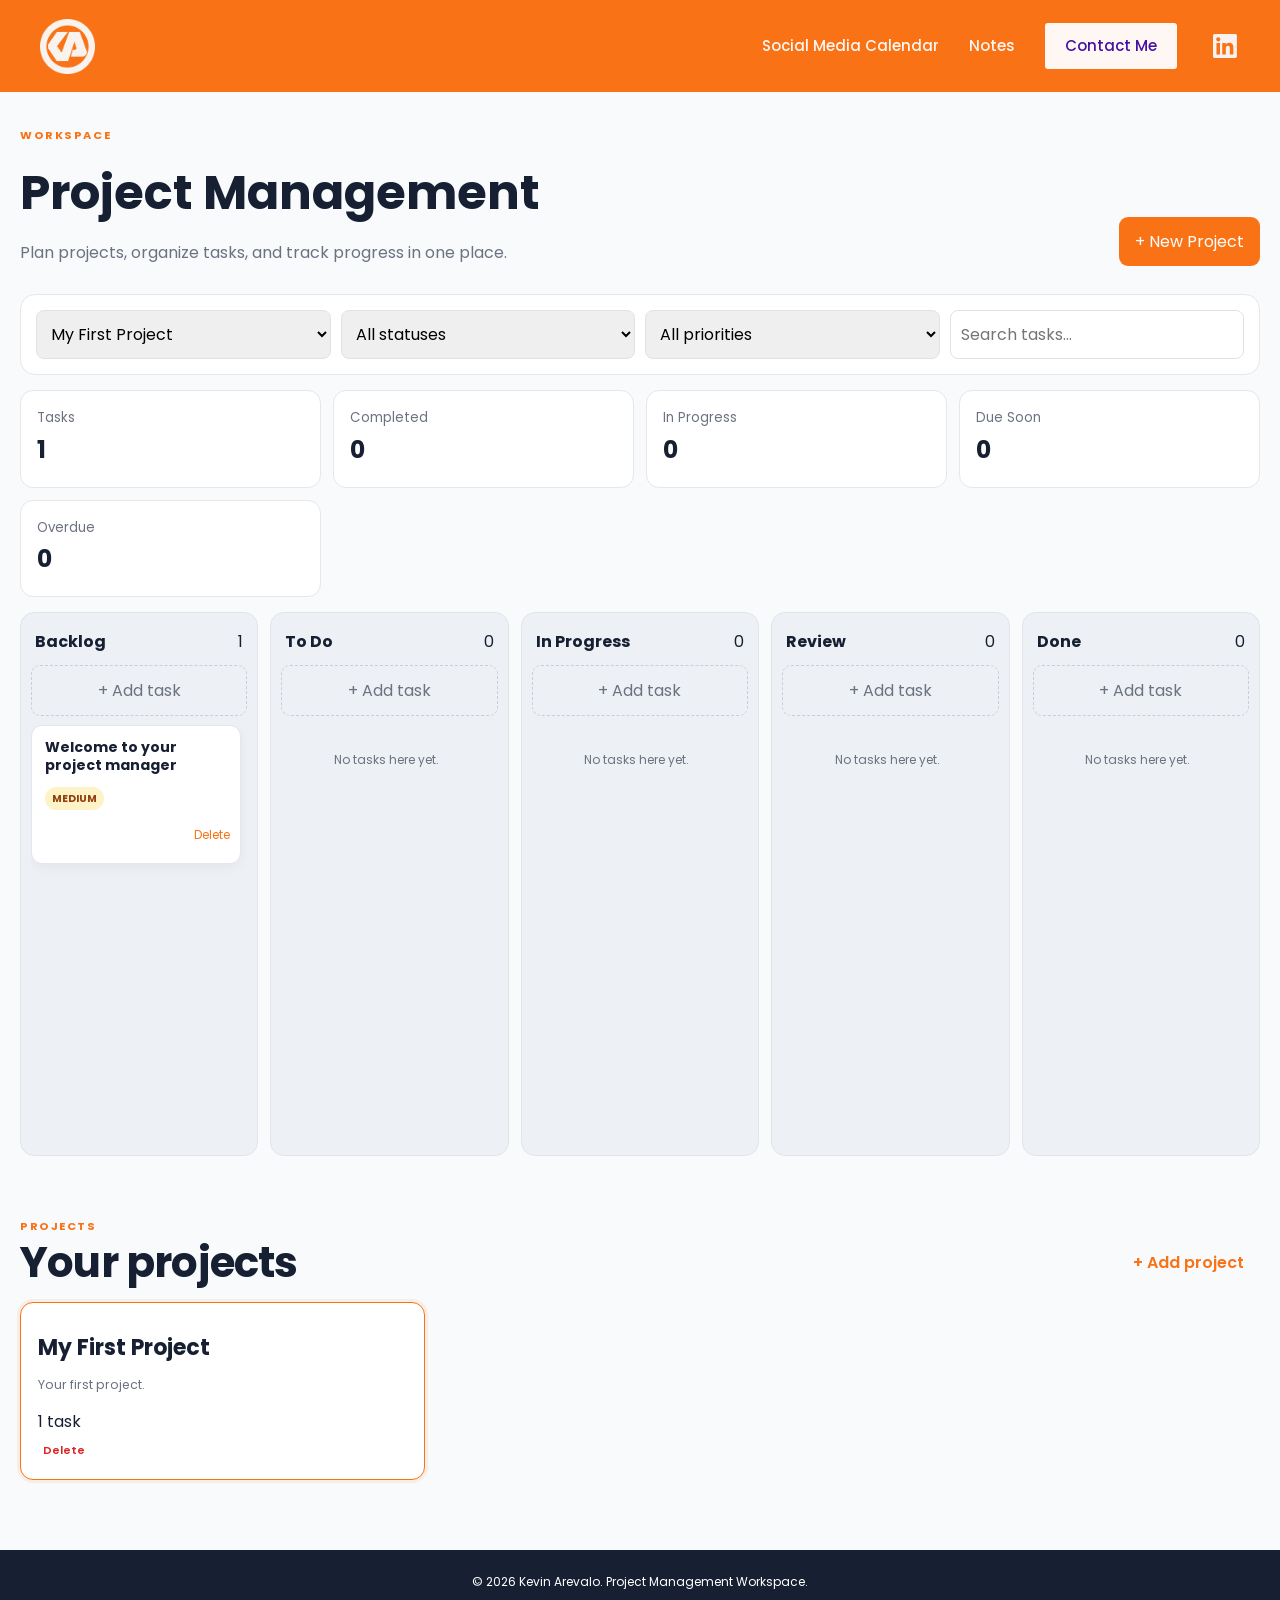
==== commit 3781685b: "Update project-management.html" ====
--- a/project-management.html
+++ b/project-management.html
@@ -56,6 +56,7 @@
       >
     </a>
    <a href="social/social-media-calendar.html">Social Media Calendar</a>
+   <a href="../daily-work-notes/index.html">Notes</a>
 
         <a
           class="btn purple1"
@@ -719,4 +720,4 @@
 
 </body>
 
-</html>+</html>
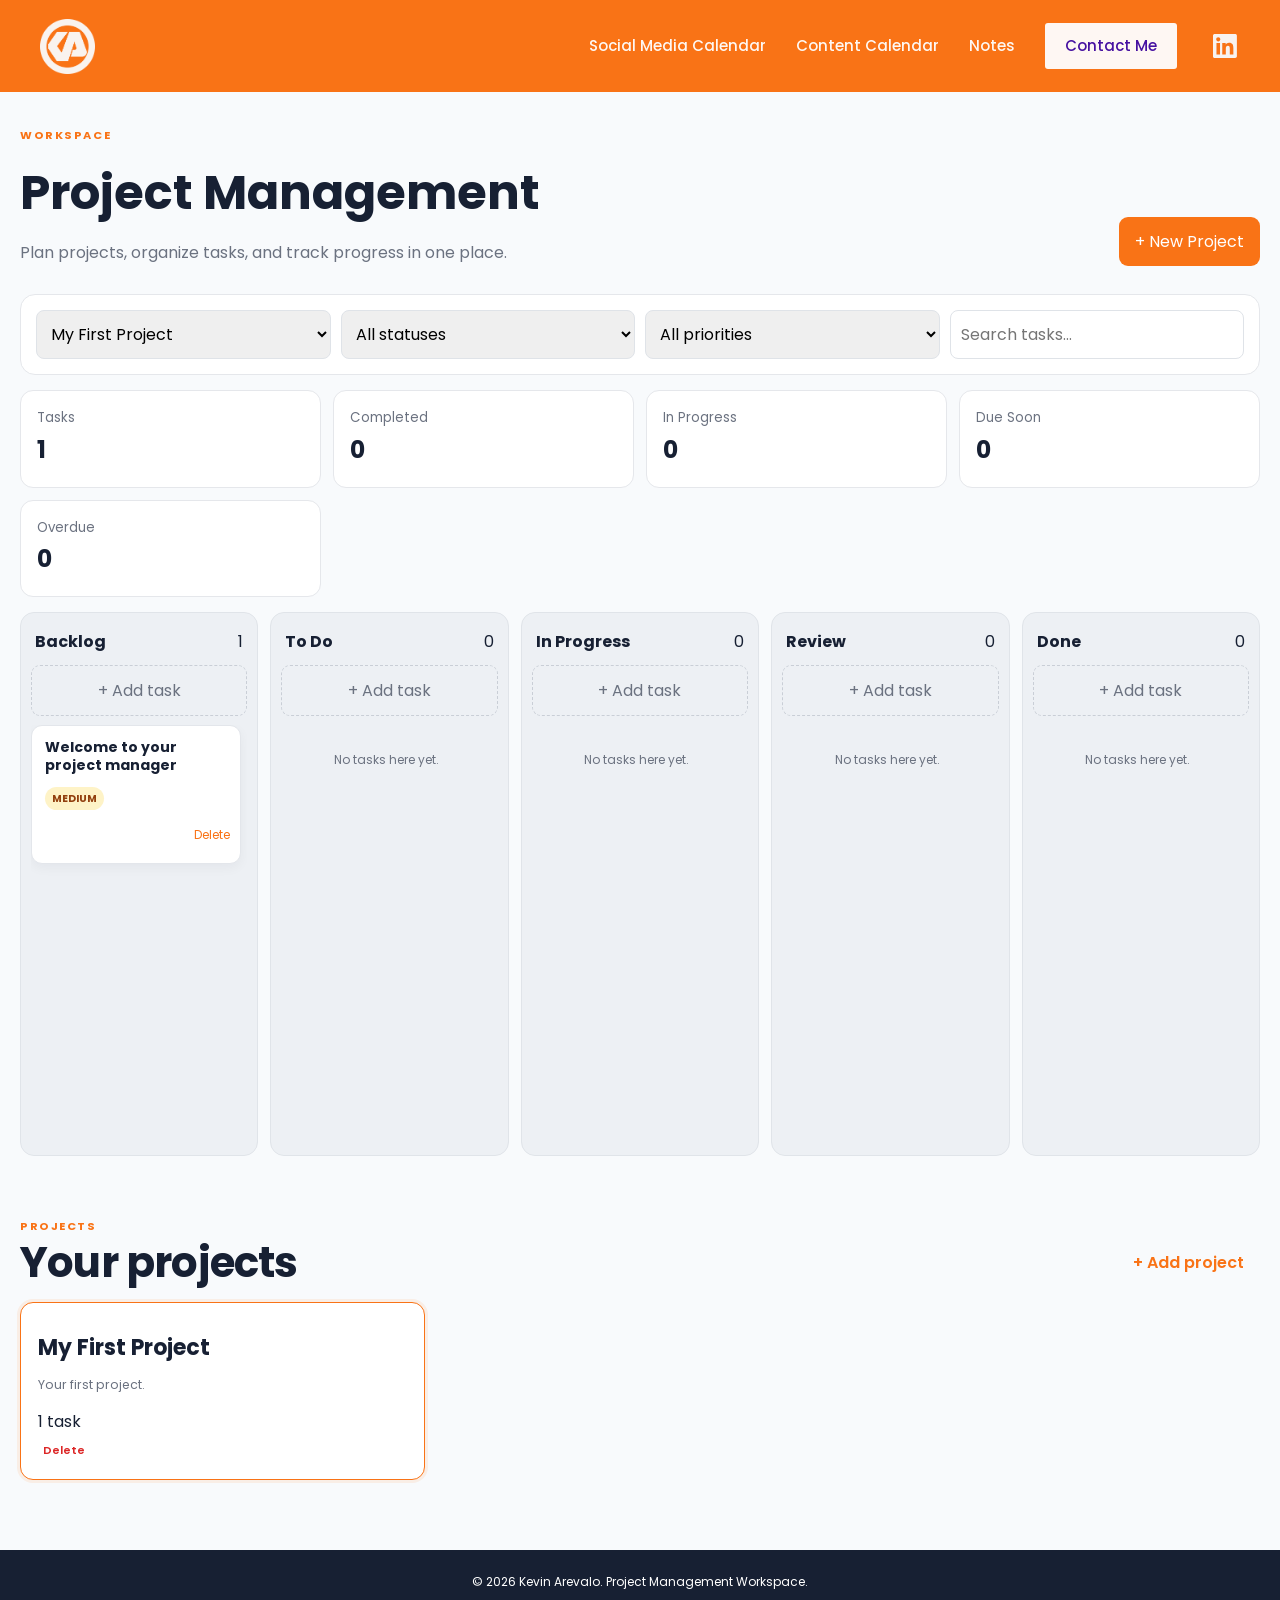
==== commit 5a9edad1: "Update project-management.html" ====
--- a/project-management.html
+++ b/project-management.html
@@ -56,7 +56,8 @@
       >
     </a>
    <a href="social/social-media-calendar.html">Social Media Calendar</a>
-   <a href="../daily-work-notes/index.html">Notes</a>
+  <a href="social/content-calendar.html">Content Calendar</a>
+   <a href="../../worknotes/index.html">Notes</a>
 
         <a
           class="btn purple1"
